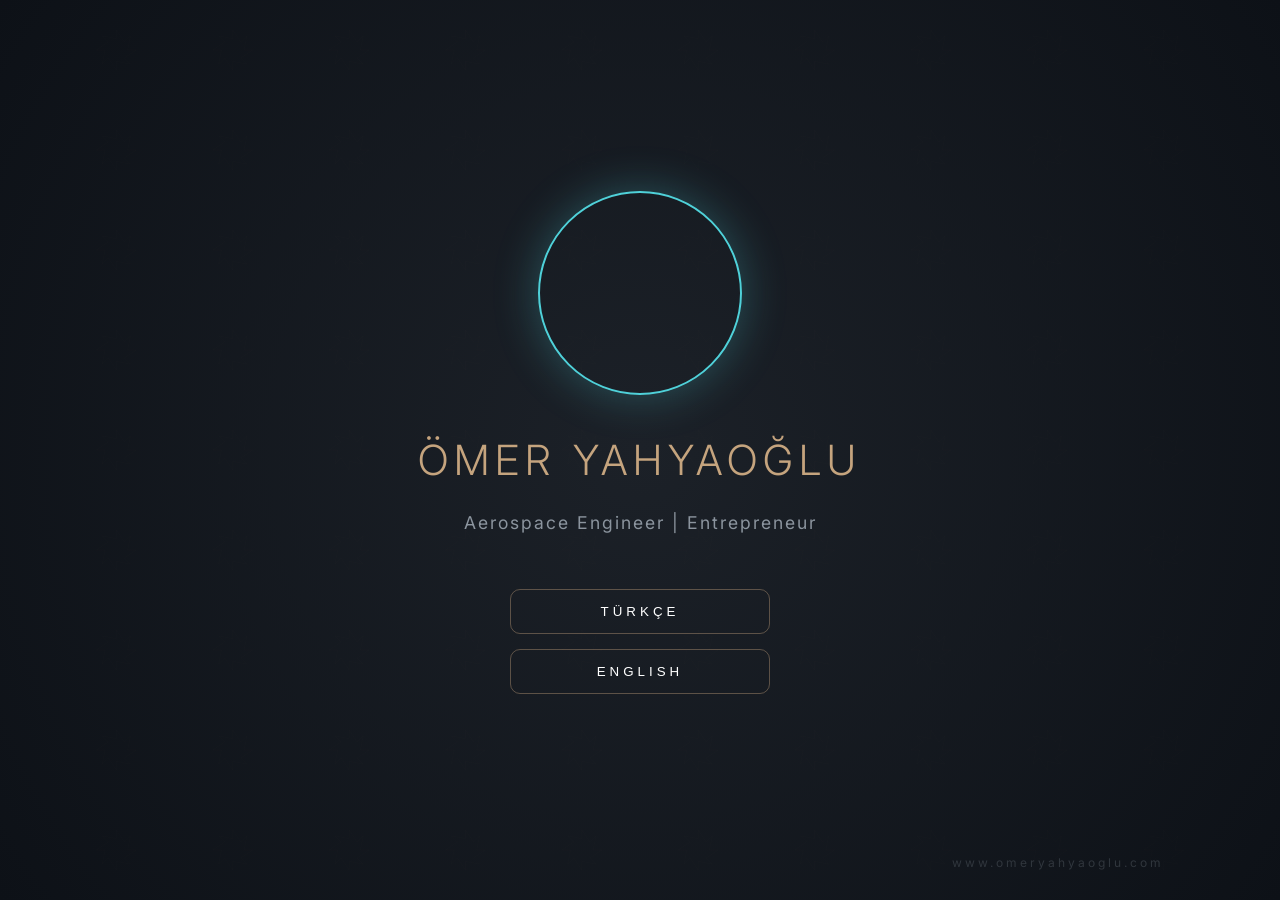
==== index.html @ 8cc5ace6 "Add files via upload" ====
<!DOCTYPE html>
<html lang="tr">
<head>
    <meta charset="UTF-8">
    <meta name="viewport" content="width=device-width, initial-scale=1.0">
    <title>Ömer Yahyaoğlu | Aerospace Engineer</title>
    <link rel="stylesheet" href="style.css">
    <link href="https://fonts.googleapis.com/css2?family=Inter:wght@300;400;600&display=swap" rel="stylesheet">
    <link rel="stylesheet" href="https://cdnjs.cloudflare.com/ajax/libs/font-awesome/6.4.0/css/all.min.css">
</head>
<body>

<div id="language-overlay">
    <canvas id="heritageCanvas"></canvas>

    <div class="main-card">
        <div class="logo-container">
            <div class="logo-circle">
                <img src="https://i.imgur.com/tseMjaY.png" alt="YHY Logo" class="logo-img">
            </div>
        </div>

        <h1 class="name-title">ÖMER YAHYAOĞLU</h1>
        <p class="subtitle">Aerospace Engineer | Entrepreneur</p>

        <div class="lang-selection">
            <button class="lang-btn" onclick="selectLang('tr')">TÜRKÇE</button>
            <button class="lang-btn" onclick="selectLang('en')">ENGLISH</button>
        </div>
        
        <div class="footer-url">www.omeryahyaoglu.com</div>
    </div>
</div>
<div id="main-content">
    <header class="main-header">
        <div class="header-container">
            <div class="header-logo">
                <div class="header-logo-circle">
                    <img src="https://i.imgur.com/tseMjaY.png" alt="YHY Mini Logo">
                </div>
                <span class="full-name">ÖMER YAHYAOĞLU</span>
            </div>
            <nav class="header-nav">
                <a href="#about-section">Hakkımda</a>
                <a href="#experience-section">Deneyim</a>
                <a href="#projects-section">Projeler</a>
                <a href="#contact-section">İletişim</a>
            </nav>
            <div class="header-socials">
                <a href="https://www.linkedin.com/in/omeryahyaoglutr/" target="_blank"><i class="fa-brands fa-linkedin"></i></a>
                <a href="mailto:omeryahyaoglu.24@gmail.com"><i class="fa-solid fa-envelope"></i></a>
            </div>
        </div>
    </header>

    <div class="content-view">
        <h1 id="welcome-msg">Sisteme Hoş Geldiniz</h1>

        <section id="about-section" class="content-block">
            <div class="block-header">
                <i class="fa-solid fa-user-astronaut"></i>
                <h2>Hakkımda</h2>
            </div>
            <p>TUM'da Havacılık ve Uzay Bilimleri yüksek lisansı yapan bir mühendis ve girişimci adayıyım. Teknik uzmanlığımı stratejik vizyonla birleştirerek, havacılık ve derin teknoloji alanında yenilikçi çözümler üretmeyi hedefliyorum.</p>
        </section>

        <section id="experience-section" class="content-block">
            <div class="block-header">
                <i class="fa-solid fa-briefcase"></i>
                <h2>Eğitim & Deneyim</h2>
            </div>

            <h3 class="sub-section-title"><i class="fa-solid fa-graduation-cap"></i> Eğitim</h3>
            <div class="compact-grid">
                <div class="compact-card education-card">
                    <span class="card-date">2025 - Devam</span>
                    <h4>Aerospace Engineering (M.Sc.)</h4>
                    <p class="inst">Technical University of Munich</p>
                    <span class="badge">1. Semester</span>
                </div>
                <div class="compact-card education-card">
                    <span class="card-date">2020 - 2025</span>
                    <h4>Aerospace Engineering (B.Sc.)</h4>
                    <p class="inst">Middle East Technical University</p>
                    <span class="badge">GPA: 3.57/4.00</span>
                </div>
                <div class="compact-card education-card">
                    <span class="card-date">2023 - 2025</span>
                    <h4>Structural Materials (Minor)</h4>
                    <p class="inst">Middle East Technical University</p>
                    <span class="badge">GPA: 3.55/4.00</span>
                </div>
            </div>

            <h3 class="sub-section-title"><i class="fa-solid fa-gears"></i> Profesyonel Deneyim</h3>
            <div class="compact-grid">
                <div class="compact-card work-card">
                    <span class="card-date">2024 - 2025</span>
                    <h4>Structural Analysis Engineer</h4>
                    <p class="inst">ASELSAN – Ankara</p>
                    <ul class="mini-list">
                        <li>NASTRAN & HyperWorks</li>
                        <li>Structural Analysis</li>
                    </ul>
                </div>
                <div class="compact-card work-card">
                    <span class="card-date">2023</span>
                    <h4>Engineering Intern</h4>
                    <p class="inst">TAI – Ankara</p>
                    <ul class="mini-list">
                        <li>Boeing Specifications</li>
                        <li>Composite QM</li>
                    </ul>
                </div>
            </div>

            <h3 class="sub-section-title"><i class="fa-solid fa-microscope"></i> Akademik Araştırma</h3>
            <div class="compact-grid">
                <div class="compact-card research-card">
                    <span class="card-date">2024 - 2025</span>
                    <h4>Research Assistant</h4>
                    <p class="inst">Prof. Dr. Ali Kalkanlı</p>
                    <p class="desc">Al-Fe-V-Si Characterization</p>
                </div>
                <div class="compact-card research-card">
                    <span class="card-date">2023 - 2024</span>
                    <h4>Research Assistant</h4>
                    <p class="inst">Assoc. Prof. Mustafa Perçin</p>
                    <p class="desc">Film Cooling Geometries</p>
                </div>
            </div>
        </section>

        <section id="contact-section" class="content-block" style="text-align: center;">
            <div class="block-header" style="justify-content: center;">
                <i class="fa-solid fa-paper-plane"></i>
                <h2>İletişim</h2>
            </div>
            <div class="contact-btns">
                <a href="mailto:omeryahyaoglu.24@gmail.com" class="action-btn primary">Mesaj Gönder</a>
                <a href="https://www.linkedin.com/in/omeryahyaoglutr/" target="_blank" class="action-btn secondary">LinkedIn</a>
            </div>
        </section>
    </div>
</div>
<script src="script.js"></script>
</body>
</html>
---- style.css ----
/* ============================================================
   BÖLÜM 1: GLOBAL DEĞİŞKENLER & BASE STİLLER
   ============================================================ */
:root {
    --bg-deep: #0d1117;
    --bg-light: #1c2128;
    --turkuaz: #4fd1d9;
    --turkuaz-glow: rgba(79, 209, 217, 0.3);
    --gold: #c5a47e;
    --text-muted: #8b949e;
}

body {
    margin: 0; padding: 0;
    background-color: var(--bg-deep);
    font-family: 'Inter', sans-serif;
    color: white;
    overflow: hidden; /* Girişte scroll kapalıdır */
}

/* ============================================================
   BÖLÜM 2: GİRİŞ SAYFASI (DOKUNULMAZ TASARIM)
   Bu kısımdaki değerleri değiştirmek giriş ekranını bozabilir.
   ============================================================ */
#language-overlay {
    position: fixed;
    top: 0; left: 0; width: 100vw; height: 100vh;
    display: flex; justify-content: center; align-items: center;
    background: radial-gradient(circle at center, var(--bg-light) 0%, var(--bg-deep) 100%);
    z-index: 1000;
    transition: opacity 1s cubic-bezier(0.4, 0, 0.2, 1), transform 1s cubic-bezier(0.4, 0, 0.2, 1);
}

#language-overlay.fade-out { opacity: 0; transform: scale(1.05); pointer-events: none; }

#heritageCanvas {
    position: absolute;
    top: 0; left: 0; width: 100%; height: 100%;
    z-index: -1; opacity: 0.1; filter: blur(0.5px);
}

.logo-container { display: flex; justify-content: center; margin-bottom: 2.5rem; }

.logo-circle {
    width: 200px; height: 200px;
    border: 2px solid var(--turkuaz); border-radius: 50%;
    overflow: hidden; display: flex; justify-content: center; align-items: center;
    box-shadow: 0 0 45px var(--turkuaz-glow);
}

.logo-img { width: 145%; height: 145%; object-fit: cover; border-radius: 50%; }

.name-title { font-size: 2.6rem; color: var(--gold); letter-spacing: 6px; font-weight: 300; text-align: center; }
.subtitle { font-size: 1.1rem; color: var(--text-muted); margin: 10px 0 3.5rem 0; letter-spacing: 2px; text-align: center; }

.lang-btn {
    display: block; background: transparent; color: white;
    border: 1px solid rgba(197, 164, 126, 0.4);
    padding: 14px 0; width: 260px; margin: 15px auto;
    border-radius: 10px; cursor: pointer; transition: all 0.4s ease;
    letter-spacing: 4px; text-align: center;
}

.lang-btn:hover {
    background: rgba(197, 164, 126, 0.1); border-color: var(--gold);
    box-shadow: 0 0 30px rgba(197, 164, 126, 0.2); letter-spacing: 6px;
}

.footer-url { position: absolute; bottom: 30px; width: 100%; text-align: center; font-size: 0.75rem; color: #30363d; letter-spacing: 3px; }

/* ============================================================
   BÖLÜM 3: ANA SAYFA TASARIMI (KOMPAKT & STABİL)
   ============================================================ */

#main-content {
    display: none;
    opacity: 0;
    flex-direction: column;
    align-items: center;
    width: 100%;
    min-height: 100vh;
    transition: opacity 1s ease;
    box-sizing: border-box;
}

/* HEADER */
.main-header {
    width: 100%;
    height: 80px;
    background: rgba(13, 17, 23, 0.9);
    backdrop-filter: blur(20px);
    border-bottom: 1px solid rgba(197, 164, 126, 0.15);
    position: sticky;
    top: 0;
    z-index: 900;
    display: flex;
    justify-content: center;
}

.header-container {
    max-width: 1100px;
    width: 100%;
    display: flex;
    justify-content: space-between;
    align-items: center;
    padding: 0 30px;
    box-sizing: border-box;
}

.header-logo { display: flex; align-items: center; gap: 15px; }
.header-logo-circle {
    width: 45px; height: 45px;
    border: 1.5px solid var(--turkuaz); border-radius: 50%;
    overflow: hidden; display: flex; justify-content: center; align-items: center;
    box-shadow: 0 0 15px var(--turkuaz-glow);
}
.header-logo-circle img { width: 140%; height: 140%; object-fit: cover; }
.full-name { color: var(--gold); font-weight: 400; letter-spacing: 2px; font-size: 1rem; white-space: nowrap; }

.header-nav { display: flex; gap: 30px; }
.header-nav a { text-decoration: none; color: var(--text-muted); font-size: 0.75rem; letter-spacing: 1.5px; text-transform: uppercase; transition: 0.3s; }
.header-nav a:hover { color: var(--turkuaz); text-shadow: 0 0 8px var(--turkuaz-glow); }

.header-socials { display: flex; gap: 15px; font-size: 1.2rem; }
.header-socials a { color: var(--gold); transition: 0.3s; }
.header-socials a:hover { color: var(--turkuaz); transform: translateY(-3px); }

/* CONTENT VIEW */
.content-view {
    width: 100%;
    max-width: 900px;
    padding: 40px 20px 100px;
    margin: 0 auto;
    box-sizing: border-box;
}

.content-block {
    width: 100%;
    background: rgba(28, 33, 40, 0.5);
    border: 1px solid rgba(255,255,255,0.03);
    border-radius: 24px;
    padding: 40px;
    margin-bottom: 40px;
    backdrop-filter: blur(12px);
    box-sizing: border-box;
}

.block-header { display: flex; align-items: center; gap: 15px; margin-bottom: 30px; color: var(--gold); }
.block-header h2 { margin: 0; font-weight: 300; letter-spacing: 3px; text-transform: uppercase; font-size: 1.3rem; }

/* KOMPAKT GRID VE KARTLAR */
.sub-section-title { color: var(--gold); font-size: 0.9rem; font-weight: 400; margin: 30px 0 15px 0; letter-spacing: 1px; text-transform: uppercase; display: flex; align-items: center; gap: 10px; }
.compact-grid { display: grid; grid-template-columns: repeat(auto-fit, minmax(250px, 1fr)); gap: 15px; margin-bottom: 30px; }
.compact-card { background: rgba(255, 255, 255, 0.02); border: 1px solid rgba(255, 255, 255, 0.05); border-radius: 16px; padding: 20px; transition: 0.3s; }
.compact-card:hover { border-color: var(--turkuaz); transform: translateY(-5px); background: rgba(255, 255, 255, 0.04); }
.card-date { font-size: 0.7rem; color: var(--gold); margin-bottom: 8px; display: block; }
.compact-card h4 { font-size: 0.9rem; margin: 0 0 5px 0; color: white; font-weight: 400; }
.inst { color: var(--turkuaz); font-size: 0.8rem; margin-bottom: 10px; }
.badge { background: rgba(79, 209, 217, 0.1); color: var(--turkuaz); padding: 3px 10px; border-radius: 6px; font-size: 0.7rem; }
.mini-list { margin: 10px 0 0 15px; padding: 0; font-size: 0.75rem; color: var(--text-muted); }
.desc { font-size: 0.75rem; color: var(--text-muted); }

/* BUTONLAR */
.contact-btns { display: flex; gap: 15px; justify-content: center; margin-top: 20px; }
.action-btn { padding: 12px 30px; border-radius: 10px; text-decoration: none; font-size: 0.8rem; letter-spacing: 1px; text-transform: uppercase; transition: 0.3s; }
.action-btn.primary { background: var(--gold); color: var(--bg-deep); font-weight: 600; }
.action-btn.secondary { border: 1px solid var(--gold); color: var(--gold); }

@media (max-width: 768px) { .header-nav { display: none; } .content-block { padding: 25px; } .compact-grid { grid-template-columns: 1fr; } }
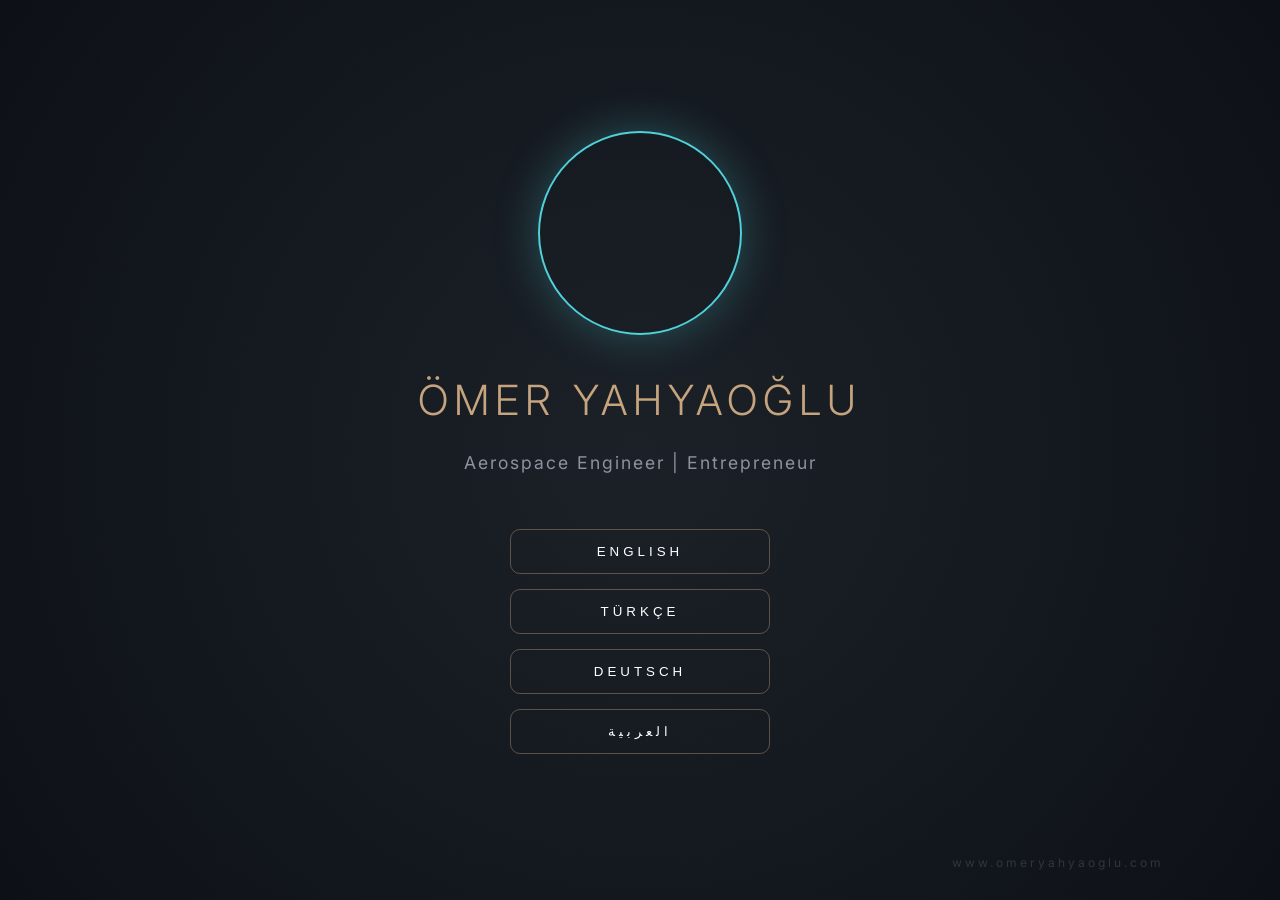
==== commit b69dc9d0: "Enhance language selection options in index.html Added support for multiple languages including Germ" ====
--- a/index.html
+++ b/index.html
@@ -23,14 +23,17 @@
         <h1 class="name-title">ÖMER YAHYAOĞLU</h1>
         <p class="subtitle">Aerospace Engineer | Entrepreneur</p>
 
-        <div class="lang-selection">
-            <button class="lang-btn" onclick="selectLang('tr')">TÜRKÇE</button>
-            <button class="lang-btn" onclick="selectLang('en')">ENGLISH</button>
-        </div>
+      <div class="lang-selection">
+    <button class="lang-btn" onclick="selectLang('en')">ENGLISH</button>
+    <button class="lang-btn" onclick="selectLang('tr')">TÜRKÇE</button>
+    <button class="lang-btn" onclick="selectLang('de')">DEUTSCH</button>
+    <button class="lang-btn" onclick="selectLang('ar')">العربية</button>
+</div>
         
         <div class="footer-url">www.omeryahyaoglu.com</div>
     </div>
 </div>
+
 <div id="main-content">
     <header class="main-header">
         <div class="header-container">
@@ -145,4 +148,4 @@
 </div>
 <script src="script.js"></script>
 </body>
-</html>+</html>
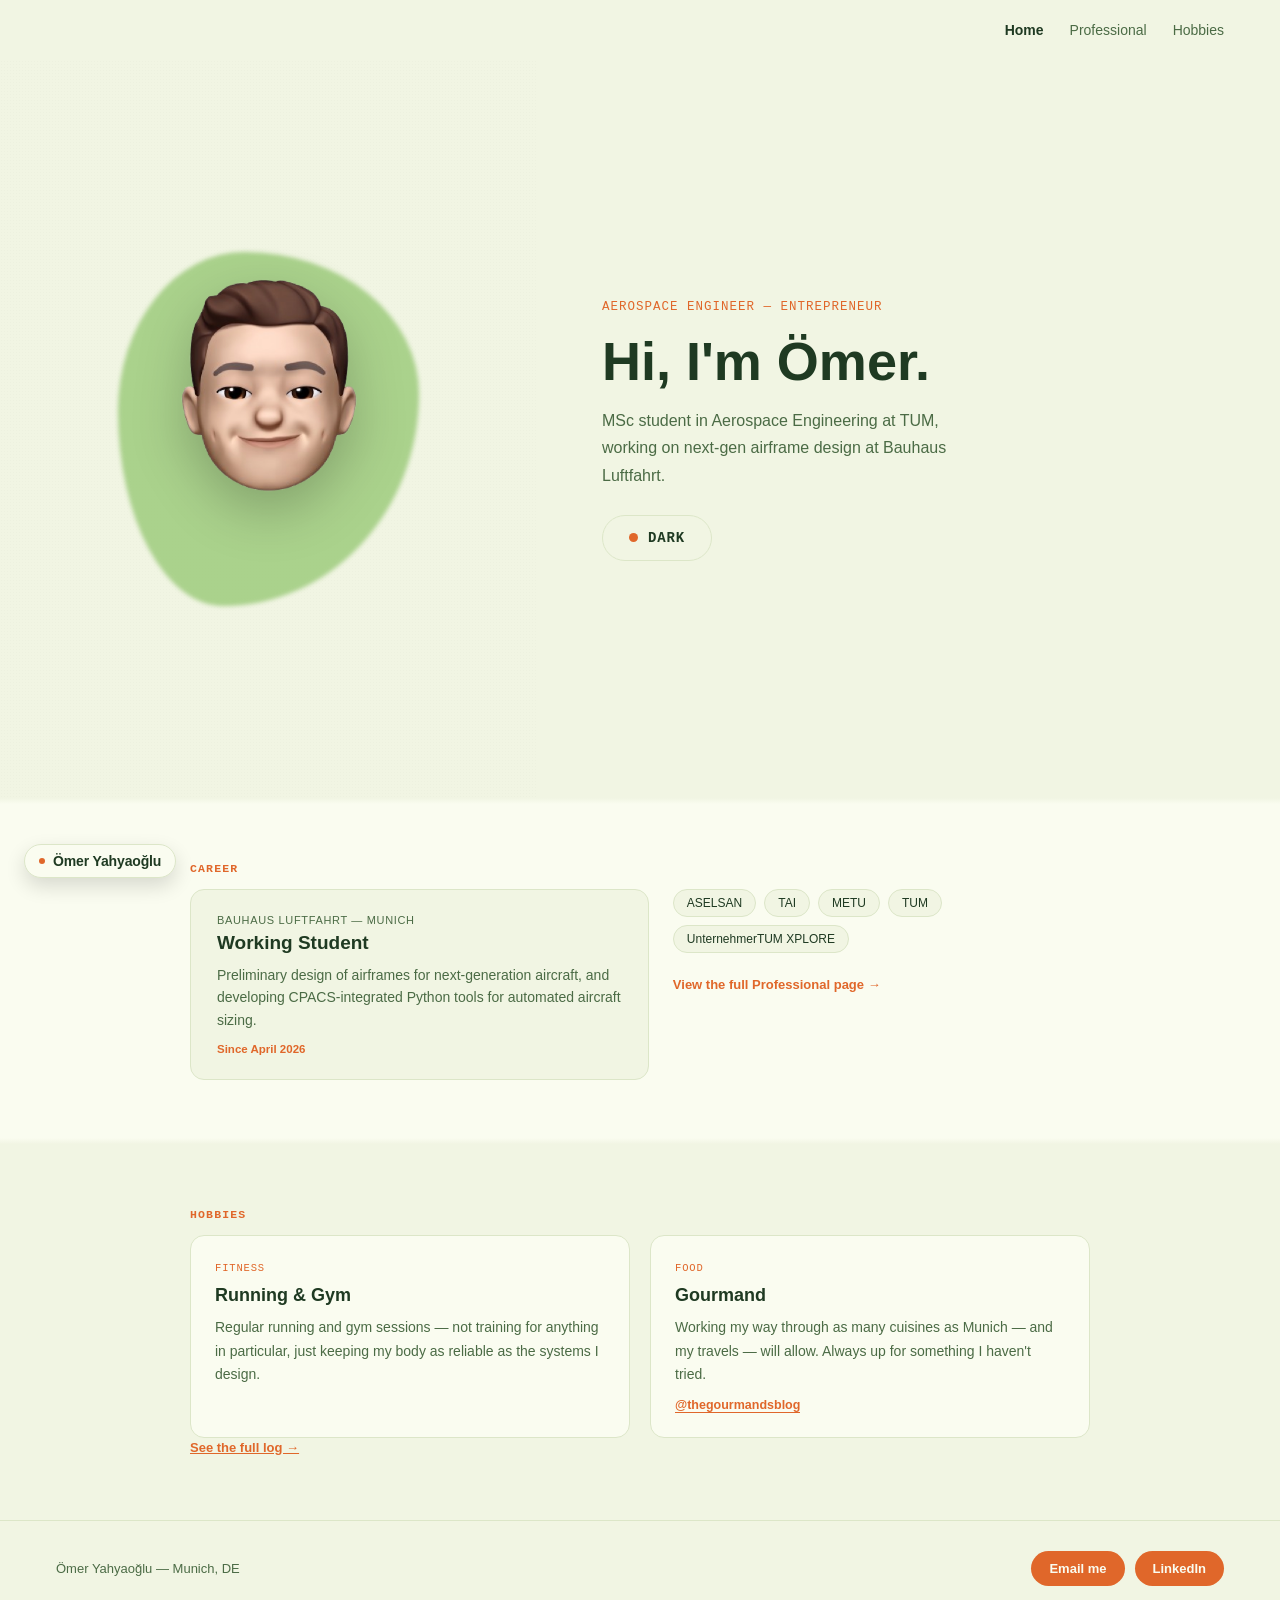
==== commit e44fdf82: "Add files via upload" ====
--- a/index.html
+++ b/index.html
@@ -1,151 +1,331 @@
-<!DOCTYPE html>
-<html lang="tr">
-<head>
-    <meta charset="UTF-8">
-    <meta name="viewport" content="width=device-width, initial-scale=1.0">
-    <title>Ömer Yahyaoğlu | Aerospace Engineer</title>
-    <link rel="stylesheet" href="style.css">
-    <link href="https://fonts.googleapis.com/css2?family=Inter:wght@300;400;600&display=swap" rel="stylesheet">
-    <link rel="stylesheet" href="https://cdnjs.cloudflare.com/ajax/libs/font-awesome/6.4.0/css/all.min.css">
-</head>
-<body>
-
-<div id="language-overlay">
-    <canvas id="heritageCanvas"></canvas>
-
-    <div class="main-card">
-        <div class="logo-container">
-            <div class="logo-circle">
-                <img src="https://i.imgur.com/tseMjaY.png" alt="YHY Logo" class="logo-img">
-            </div>
-        </div>
-
-        <h1 class="name-title">ÖMER YAHYAOĞLU</h1>
-        <p class="subtitle">Aerospace Engineer | Entrepreneur</p>
-
-      <div class="lang-selection">
-    <button class="lang-btn" onclick="selectLang('en')">ENGLISH</button>
-    <button class="lang-btn" onclick="selectLang('tr')">TÜRKÇE</button>
-    <button class="lang-btn" onclick="selectLang('de')">DEUTSCH</button>
-    <button class="lang-btn" onclick="selectLang('ar')">العربية</button>
-</div>
-        
-        <div class="footer-url">www.omeryahyaoglu.com</div>
-    </div>
-</div>
-
-<div id="main-content">
-    <header class="main-header">
-        <div class="header-container">
-            <div class="header-logo">
-                <div class="header-logo-circle">
-                    <img src="https://i.imgur.com/tseMjaY.png" alt="YHY Mini Logo">
-                </div>
-                <span class="full-name">ÖMER YAHYAOĞLU</span>
-            </div>
-            <nav class="header-nav">
-                <a href="#about-section">Hakkımda</a>
-                <a href="#experience-section">Deneyim</a>
-                <a href="#projects-section">Projeler</a>
-                <a href="#contact-section">İletişim</a>
-            </nav>
-            <div class="header-socials">
-                <a href="https://www.linkedin.com/in/omeryahyaoglutr/" target="_blank"><i class="fa-brands fa-linkedin"></i></a>
-                <a href="mailto:omeryahyaoglu.24@gmail.com"><i class="fa-solid fa-envelope"></i></a>
-            </div>
-        </div>
-    </header>
-
-    <div class="content-view">
-        <h1 id="welcome-msg">Sisteme Hoş Geldiniz</h1>
-
-        <section id="about-section" class="content-block">
-            <div class="block-header">
-                <i class="fa-solid fa-user-astronaut"></i>
-                <h2>Hakkımda</h2>
-            </div>
-            <p>TUM'da Havacılık ve Uzay Bilimleri yüksek lisansı yapan bir mühendis ve girişimci adayıyım. Teknik uzmanlığımı stratejik vizyonla birleştirerek, havacılık ve derin teknoloji alanında yenilikçi çözümler üretmeyi hedefliyorum.</p>
-        </section>
-
-        <section id="experience-section" class="content-block">
-            <div class="block-header">
-                <i class="fa-solid fa-briefcase"></i>
-                <h2>Eğitim & Deneyim</h2>
-            </div>
-
-            <h3 class="sub-section-title"><i class="fa-solid fa-graduation-cap"></i> Eğitim</h3>
-            <div class="compact-grid">
-                <div class="compact-card education-card">
-                    <span class="card-date">2025 - Devam</span>
-                    <h4>Aerospace Engineering (M.Sc.)</h4>
-                    <p class="inst">Technical University of Munich</p>
-                    <span class="badge">1. Semester</span>
-                </div>
-                <div class="compact-card education-card">
-                    <span class="card-date">2020 - 2025</span>
-                    <h4>Aerospace Engineering (B.Sc.)</h4>
-                    <p class="inst">Middle East Technical University</p>
-                    <span class="badge">GPA: 3.57/4.00</span>
-                </div>
-                <div class="compact-card education-card">
-                    <span class="card-date">2023 - 2025</span>
-                    <h4>Structural Materials (Minor)</h4>
-                    <p class="inst">Middle East Technical University</p>
-                    <span class="badge">GPA: 3.55/4.00</span>
-                </div>
-            </div>
-
-            <h3 class="sub-section-title"><i class="fa-solid fa-gears"></i> Profesyonel Deneyim</h3>
-            <div class="compact-grid">
-                <div class="compact-card work-card">
-                    <span class="card-date">2024 - 2025</span>
-                    <h4>Structural Analysis Engineer</h4>
-                    <p class="inst">ASELSAN – Ankara</p>
-                    <ul class="mini-list">
-                        <li>NASTRAN & HyperWorks</li>
-                        <li>Structural Analysis</li>
-                    </ul>
-                </div>
-                <div class="compact-card work-card">
-                    <span class="card-date">2023</span>
-                    <h4>Engineering Intern</h4>
-                    <p class="inst">TAI – Ankara</p>
-                    <ul class="mini-list">
-                        <li>Boeing Specifications</li>
-                        <li>Composite QM</li>
-                    </ul>
-                </div>
-            </div>
-
-            <h3 class="sub-section-title"><i class="fa-solid fa-microscope"></i> Akademik Araştırma</h3>
-            <div class="compact-grid">
-                <div class="compact-card research-card">
-                    <span class="card-date">2024 - 2025</span>
-                    <h4>Research Assistant</h4>
-                    <p class="inst">Prof. Dr. Ali Kalkanlı</p>
-                    <p class="desc">Al-Fe-V-Si Characterization</p>
-                </div>
-                <div class="compact-card research-card">
-                    <span class="card-date">2023 - 2024</span>
-                    <h4>Research Assistant</h4>
-                    <p class="inst">Assoc. Prof. Mustafa Perçin</p>
-                    <p class="desc">Film Cooling Geometries</p>
-                </div>
-            </div>
-        </section>
-
-        <section id="contact-section" class="content-block" style="text-align: center;">
-            <div class="block-header" style="justify-content: center;">
-                <i class="fa-solid fa-paper-plane"></i>
-                <h2>İletişim</h2>
-            </div>
-            <div class="contact-btns">
-                <a href="mailto:omeryahyaoglu.24@gmail.com" class="action-btn primary">Mesaj Gönder</a>
-                <a href="https://www.linkedin.com/in/omeryahyaoglutr/" target="_blank" class="action-btn secondary">LinkedIn</a>
-            </div>
-        </section>
-    </div>
-</div>
-<script src="script.js"></script>
-</body>
-</html>
+<!DOCTYPE html>
+<html lang="en">
+<head>
+<meta charset="UTF-8">
+<meta name="viewport" content="width=device-width, initial-scale=1.0">
+<title>Ömer Yahyaoğlu</title>
+<style>
+  :root {
+    --bg: #F1F5E3;
+    --bg-blob: #9DCB7C;
+    --ink: #1F3A22;
+    --soft: #4B6B45;
+    --accent: #E0672A;
+    --card: #FAFCF0;
+    --line: #DCE6C8;
+  }
+  :root[data-theme="dark"] {
+    --bg: #1B2A1A; --bg-blob: #3E6B36; --ink: #EAF3DE; --soft: #A9C594; --accent: #F4884A; --card: #223822; --line: #33492E;
+  }
+  :root[data-theme="light"] {
+    --bg: #F1F5E3; --bg-blob: #9DCB7C; --ink: #1F3A22; --soft: #4B6B45; --accent: #E0672A; --card: #FAFCF0; --line: #DCE6C8;
+  }
+
+  * { box-sizing: border-box; }
+  body {
+    margin: 0;
+    background: var(--bg);
+    color: var(--ink);
+    font-family: -apple-system, "Segoe UI", "Helvetica Neue", Arial, sans-serif;
+  }
+  .draft-flag {
+    text-align: center;
+    font-family: ui-monospace, "SF Mono", "Cascadia Code", Consolas, monospace;
+    font-size: 11px; letter-spacing: 0.1em; text-transform: uppercase;
+    color: var(--soft); padding: 10px; border-bottom: 1px dashed var(--line);
+  }
+
+  .site-nav {
+    display: flex; justify-content: flex-end; align-items: center;
+    padding: 22px clamp(20px, 5vw, 56px);
+    font-size: 14px;
+  }
+  .site-nav .links { display: flex; flex-wrap: wrap; justify-content: flex-end; gap: 18px 26px; color: var(--soft); }
+  .site-nav .links a { color: inherit; text-decoration: none; }
+  .site-nav .links span.cur { color: var(--ink); font-weight: 700; }
+  @media (max-width: 420px) {
+    .site-nav .links { gap: 14px 18px; font-size: 13px; }
+  }
+  .theme-btn {
+    display: inline-flex; align-items: center; gap: 10px;
+    align-self: flex-start;
+    font-family: ui-monospace, "SF Mono", "Cascadia Code", Consolas, monospace;
+    font-size: 14px; letter-spacing: 0.06em; text-transform: uppercase; font-weight: 700;
+    color: var(--ink); background: transparent; border: 1.5px solid var(--line);
+    border-radius: 999px; padding: 14px 26px; cursor: pointer;
+  }
+  .theme-btn .dot { width: 9px; height: 9px; border-radius: 50%; background: var(--accent); }
+
+  /* ===== SPLIT HERO ===== */
+  .hero-split {
+    display: grid;
+    grid-template-columns: 42% 1fr;
+    min-height: 82vh;
+  }
+  .hero-photo {
+    position: sticky; top: 0;
+    height: 82vh;
+    background: var(--bg);
+    display: flex; align-items: center; justify-content: center;
+    overflow: hidden;
+  }
+  .blob {
+    position: absolute; width: 56%; height: 48%; left: 22%; top: 26%;
+    background: var(--bg-blob);
+    border-radius: 42% 58% 65% 35% / 45% 40% 60% 55%;
+    filter: blur(2px); opacity: 0.85; will-change: transform;
+  }
+  .grain {
+    position: absolute; inset: 0; pointer-events: none;
+    background-image: radial-gradient(rgba(0,0,0,0.05) 1px, transparent 1px);
+    background-size: 3px 3px; opacity: 0.28; mix-blend-mode: multiply;
+  }
+  .portrait {
+    position: relative; width: min(58%, 320px); will-change: transform; z-index: 3;
+  }
+  .portrait img {
+    width: 100%; height: auto; display: block;
+    filter: drop-shadow(0 20px 26px rgba(0,0,0,0.22));
+  }
+  .fixed-name {
+    position: fixed; left: 24px; bottom: 22px; z-index: 50;
+    display: flex; align-items: center; gap: 8px;
+    font-weight: 800; font-size: 14px; letter-spacing: -0.01em; color: var(--ink);
+    background: var(--card); border: 1px solid var(--line);
+    padding: 8px 14px; border-radius: 999px;
+    box-shadow: 0 8px 20px rgba(0,0,0,0.14);
+  }
+  .fixed-name .dot { width: 6px; height: 6px; border-radius: 50%; background: var(--accent); }
+
+  .hero-text {
+    display: flex; flex-direction: column; justify-content: center;
+    padding: 40px clamp(28px, 5vw, 70px);
+    will-change: transform;
+  }
+  .hero-text .role {
+    font-family: ui-monospace, "SF Mono", "Cascadia Code", Consolas, monospace;
+    font-size: 12.5px; color: var(--accent); letter-spacing: 0.08em; margin: 0 0 14px; text-transform: uppercase;
+  }
+  .hero-text h1 { font-size: clamp(34px, 4.6vw, 54px); margin: 0 0 18px; line-height: 1.05; font-weight: 800; text-wrap: balance; }
+  .hero-text p { font-size: 16px; color: var(--soft); line-height: 1.7; margin: 0 0 26px; max-width: 44ch; }
+  .hero-text .cta {
+    display: inline-block; align-self: flex-start;
+    font-size: 13px; letter-spacing: 0.03em; font-weight: 700;
+    color: var(--card); background: var(--accent); padding: 12px 22px; border-radius: 999px;
+  }
+
+  @media (max-width: 760px) {
+    .hero-split { grid-template-columns: 1fr; min-height: 0; }
+    .hero-photo { position: relative; height: 52vh; }
+  }
+
+  /* ===== FULL-WIDTH SECTIONS ===== */
+  .full-section { width: 100%; }
+  .full-section.career {
+    background: linear-gradient(to bottom, var(--bg) 0, var(--card) 6px, var(--card) calc(100% - 6px), var(--bg) 100%);
+  }
+  .full-section.hobbies { background: var(--bg); }
+  .section-inner { max-width: 980px; margin: 0 auto; padding: 64px clamp(20px, 4vw, 40px); }
+  .section-label {
+    font-family: ui-monospace, "SF Mono", "Cascadia Code", Consolas, monospace;
+    font-size: 11.5px; letter-spacing: 0.1em; text-transform: uppercase; color: var(--accent);
+    margin: 0 0 14px; font-weight: 700;
+  }
+  .section-inner h2 { font-size: clamp(24px, 3.4vw, 32px); margin: 0 0 34px; font-weight: 800; text-wrap: balance; max-width: 20ch; }
+
+  .career-row { display: grid; grid-template-columns: 1.1fr 1fr; gap: 24px; align-items: start; }
+  .career-current {
+    border: 1px solid var(--line); border-radius: 14px; padding: 24px 26px; background: var(--bg);
+  }
+  .career-current .org { font-size: 11px; letter-spacing: 0.06em; text-transform: uppercase; color: var(--soft); margin-bottom: 6px; }
+  .career-current h3 { font-size: 19px; margin: 0 0 10px; }
+  .career-current p { font-size: 14px; color: var(--soft); line-height: 1.6; margin: 0 0 12px; }
+  .career-current .since { font-size: 11.5px; color: var(--accent); font-weight: 700; }
+
+  .career-side p.lede { font-size: 14.5px; color: var(--soft); line-height: 1.65; margin: 0 0 18px; }
+  .chip-row { display: flex; flex-wrap: wrap; gap: 8px; margin-bottom: 22px; }
+  .chip {
+    font-size: 12px; padding: 6px 13px; border-radius: 999px; border: 1px solid var(--line);
+    color: var(--ink); background: var(--bg);
+  }
+  .career-side .go { font-size: 13px; font-weight: 700; color: var(--accent); text-decoration: none; }
+
+  .hobbies-row { display: grid; grid-template-columns: 1fr 1fr; gap: 20px; }
+  .hobby-card { border: 1px solid var(--line); border-radius: 14px; padding: 24px 24px; background: var(--card); }
+  .hobby-card .tag { font-family: ui-monospace, "SF Mono", "Cascadia Code", Consolas, monospace; font-size: 10.5px; letter-spacing: 0.08em; color: var(--accent); text-transform: uppercase; margin-bottom: 8px; }
+  .hobby-card h3 { font-size: 18px; margin: 0 0 10px; }
+  .hobby-card p { font-size: 14px; color: var(--soft); line-height: 1.65; margin: 0; }
+  .hobby-card .insta {
+    display: inline-block; margin-top: 12px; font-size: 12.5px; font-weight: 700;
+    color: var(--accent); text-decoration: none; border-bottom: 1px solid var(--accent);
+  }
+  .hobbies-go { margin-top: 24px; font-size: 13px; font-weight: 700; color: var(--accent); }
+
+  @media (max-width: 700px) {
+    .career-row, .hobbies-row { grid-template-columns: 1fr; }
+  }
+
+  footer.site {
+    border-top: 1px solid var(--line); margin-top: 0; padding: 30px clamp(20px, 5vw, 56px) 54px;
+    display: flex; justify-content: space-between; align-items: center; flex-wrap: wrap; gap: 18px;
+    font-size: 13px; color: var(--soft);
+  }
+  .contact-buttons { display: flex; gap: 10px; flex-wrap: wrap; }
+  .btn {
+    display: inline-flex; align-items: center; gap: 8px;
+    font-size: 13px; font-weight: 700; text-decoration: none;
+    padding: 10px 18px; border-radius: 999px;
+    transition: transform 0.15s ease;
+  }
+  .btn:hover { transform: translateY(-1px); }
+  .btn-solid { background: var(--accent); color: var(--card); }
+  .btn-outline { background: transparent; color: var(--ink); border: 1px solid var(--line); }
+
+  @media (prefers-reduced-motion: reduce) {
+    .blob, .hero-text, .portrait, .btn { transition: none !important; }
+  }
+</style>
+</head>
+<body>
+<nav class="site-nav">
+  <div class="links">
+    <span class="cur">Home</span>
+    <a href="professional.html">Professional</a>
+    <a href="hobbies.html">Hobbies</a>
+  </div>
+</nav>
+
+<div class="fixed-name"><span class="dot"></span>Ömer Yahyaoğlu</div>
+
+<div class="hero-split" id="stage">
+  <div class="hero-photo">
+    <div class="grain"></div>
+    <div class="blob" id="blob"></div>
+    <div class="portrait" id="portrait">
+      <img src="[data-uri]" alt="Portrait of Ömer">
+    </div>
+  </div>
+  <div class="hero-text" id="textcol">
+    <p class="role">Aerospace Engineer — Entrepreneur</p>
+    <h1>Hi, I'm Ömer.</h1>
+    <p>MSc student in Aerospace Engineering at TUM, working on next-gen airframe design at Bauhaus Luftfahrt.</p>
+    <button class="theme-btn" id="theme-toggle" type="button" aria-label="Toggle color theme"><span class="dot"></span><span class="label">Dark</span></button>
+  </div>
+</div>
+
+<section class="full-section career">
+  <div class="section-inner">
+    <p class="section-label">Career</p>
+    <div class="career-row">
+      <div class="career-current">
+        <div class="org">Bauhaus Luftfahrt — Munich</div>
+        <h3>Working Student</h3>
+        <p>Preliminary design of airframes for next-generation aircraft, and developing CPACS-integrated Python tools for automated aircraft sizing.</p>
+        <div class="since">Since April 2026</div>
+      </div>
+      <div class="career-side">
+        <div class="chip-row">
+          <span class="chip">ASELSAN</span>
+          <span class="chip">TAI</span>
+          <span class="chip">METU</span>
+          <span class="chip">TUM</span>
+          <span class="chip">UnternehmerTUM XPLORE</span>
+        </div>
+        <a class="go" href="professional.html">View the full Professional page →</a>
+      </div>
+    </div>
+  </div>
+</section>
+
+<section class="full-section hobbies">
+  <div class="section-inner">
+    <p class="section-label">Hobbies</p>
+    <div class="hobbies-row">
+      <div class="hobby-card">
+        <p class="tag">Fitness</p>
+        <h3>Running &amp; Gym</h3>
+        <p>Regular running and gym sessions — not training for anything in particular, just keeping my body as reliable as the systems I design.</p>
+      </div>
+      <div class="hobby-card">
+        <p class="tag">Food</p>
+        <h3>Gourmand</h3>
+        <p>Working my way through as many cuisines as Munich — and my travels — will allow. Always up for something I haven't tried.</p>
+        <a class="insta" href="https://instagram.com/thegourmandsblog" target="_blank" rel="noopener">@thegourmandsblog</a>
+      </div>
+    </div>
+    <a class="hobbies-go" href="hobbies.html">See the full log →</a>
+  </div>
+</section>
+
+<footer class="site">
+  <span>Ömer Yahyaoğlu — Munich, DE</span>
+  <div class="contact-buttons">
+    <a class="btn btn-solid" href="mailto:omeryahyaoglu.24@gmail.com">Email me</a>
+    <a class="btn btn-solid" href="https://www.linkedin.com/in/omeryahyaoglutr/" target="_blank" rel="noopener">LinkedIn</a>
+  </div>
+</footer>
+
+<script>
+(function () {
+  var stage = document.getElementById('stage');
+  var blob = document.getElementById('blob');
+  var textcol = document.getElementById('textcol');
+  var portrait = document.getElementById('portrait');
+  var reduceMotion = window.matchMedia('(prefers-reduced-motion: reduce)').matches;
+  if (reduceMotion || !stage) return;
+
+  var target = { x: 0, y: 0 };
+  var current = { x: 0, y: 0 };
+  var raf = null;
+
+  stage.addEventListener('mousemove', function (e) {
+    var rect = stage.getBoundingClientRect();
+    target.x = ((e.clientX - rect.left) / rect.width - 0.5) * 2;
+    target.y = ((e.clientY - rect.top) / rect.height - 0.5) * 2;
+    if (!raf) raf = requestAnimationFrame(tick);
+  });
+  stage.addEventListener('mouseleave', function () {
+    target.x = 0; target.y = 0;
+    if (!raf) raf = requestAnimationFrame(tick);
+  });
+
+  function tick() {
+    current.x += (target.x - current.x) * 0.08;
+    current.y += (target.y - current.y) * 0.08;
+
+    blob.style.transform = 'translate(' + (current.x * 8) + 'px,' + (current.y * 8) + 'px)';
+    textcol.style.transform = 'translate(' + (current.x * -6) + 'px,' + (current.y * -4) + 'px)';
+    portrait.style.transform = 'translate(' + (current.x * 16) + 'px,' + (current.y * 12) + 'px)';
+
+    if (Math.abs(target.x - current.x) > 0.001 || Math.abs(target.y - current.y) > 0.001) {
+      raf = requestAnimationFrame(tick);
+    } else {
+      raf = null;
+    }
+  }
+})();
+
+(function () {
+  var root = document.documentElement;
+  var btn = document.getElementById('theme-toggle');
+  if (!btn) return;
+  var label = btn.querySelector('.label');
+  var mode = localStorage.getItem('site-theme') || 'light';
+
+  apply();
+
+  btn.addEventListener('click', function () {
+    mode = mode === 'dark' ? 'light' : 'dark';
+    localStorage.setItem('site-theme', mode);
+    apply();
+  });
+
+  function apply() {
+    root.setAttribute('data-theme', mode);
+    label.textContent = mode === 'dark' ? 'Light' : 'Dark';
+  }
+})();
+</script>
+
+</body>
+</html>
